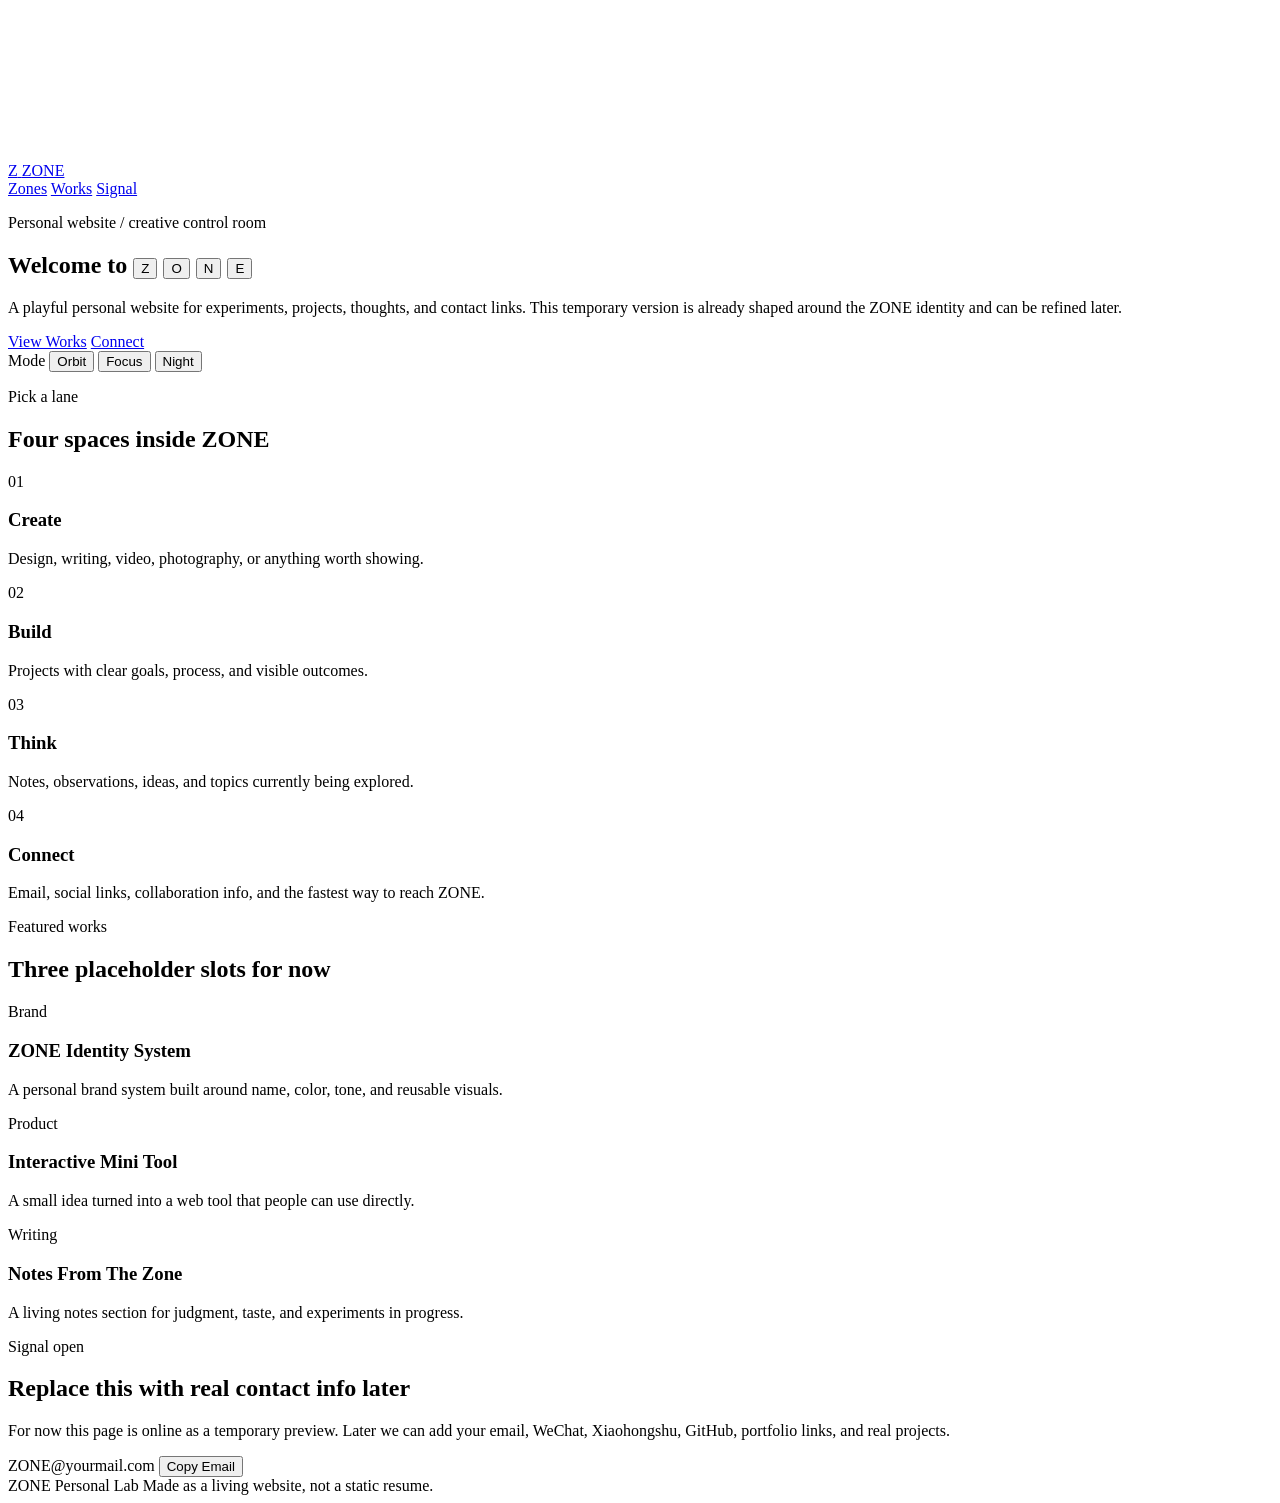
==== index.html @ bcc47773 "Publish ZONE personal site" ====
<!doctype html>
<html lang="en">
  <head>
    <meta charset="UTF-8" />
    <meta name="viewport" content="width=device-width, initial-scale=1.0" />
    <title>ZONE | Personal Lab</title>
    <link rel="stylesheet" href="styles.css" />
  </head>
  <body>
    <canvas id="field" aria-hidden="true"></canvas>
    <header class="site-header">
      <a class="brand" href="#top" aria-label="ZONE home">
        <span class="brand-mark">Z</span>
        <span>ZONE</span>
      </a>
      <nav class="nav" aria-label="Main navigation">
        <a href="#zones">Zones</a>
        <a href="#work">Works</a>
        <a href="#signal">Signal</a>
      </nav>
    </header>

    <main id="top">
      <section class="hero" aria-labelledby="hero-title">
        <div class="hero-orbit" aria-hidden="true"><span></span><span></span><span></span></div>
        <div class="hero-content">
          <p class="kicker">Personal website / creative control room</p>
          <h1 id="hero-title">
            Welcome to
            <span class="zone-word" aria-label="ZONE">
              <button data-letter="Z">Z</button>
              <button data-letter="O">O</button>
              <button data-letter="N">N</button>
              <button data-letter="E">E</button>
            </span>
          </h1>
          <p class="intro">
            A playful personal website for experiments, projects, thoughts, and contact links.
            This temporary version is already shaped around the ZONE identity and can be refined later.
          </p>
          <div class="hero-actions" aria-label="Quick actions">
            <a class="primary-action" href="#work">View Works</a>
            <a class="ghost-action" href="#signal">Connect</a>
          </div>
        </div>
        <aside class="mode-panel" aria-label="Site mode">
          <span class="panel-label">Mode</span>
          <button class="mode-button is-active" data-mode="orbit" type="button">Orbit</button>
          <button class="mode-button" data-mode="focus" type="button">Focus</button>
          <button class="mode-button" data-mode="night" type="button">Night</button>
        </aside>
      </section>

      <section id="zones" class="section zones-section" aria-labelledby="zones-title">
        <div class="section-heading">
          <p class="kicker">Pick a lane</p>
          <h2 id="zones-title">Four spaces inside ZONE</h2>
        </div>
        <div class="zone-grid">
          <article class="zone-card"><span class="zone-number">01</span><h3>Create</h3><p>Design, writing, video, photography, or anything worth showing.</p></article>
          <article class="zone-card"><span class="zone-number">02</span><h3>Build</h3><p>Projects with clear goals, process, and visible outcomes.</p></article>
          <article class="zone-card"><span class="zone-number">03</span><h3>Think</h3><p>Notes, observations, ideas, and topics currently being explored.</p></article>
          <article class="zone-card"><span class="zone-number">04</span><h3>Connect</h3><p>Email, social links, collaboration info, and the fastest way to reach ZONE.</p></article>
        </div>
      </section>

      <section id="work" class="section work-section" aria-labelledby="work-title">
        <div class="section-heading">
          <p class="kicker">Featured works</p>
          <h2 id="work-title">Three placeholder slots for now</h2>
        </div>
        <div class="work-list">
          <article class="work-card"><span class="work-tag">Brand</span><h3>ZONE Identity System</h3><p>A personal brand system built around name, color, tone, and reusable visuals.</p></article>
          <article class="work-card"><span class="work-tag">Product</span><h3>Interactive Mini Tool</h3><p>A small idea turned into a web tool that people can use directly.</p></article>
          <article class="work-card"><span class="work-tag">Writing</span><h3>Notes From The Zone</h3><p>A living notes section for judgment, taste, and experiments in progress.</p></article>
        </div>
      </section>

      <section id="signal" class="section signal-section" aria-labelledby="signal-title">
        <div class="signal-copy">
          <p class="kicker">Signal open</p>
          <h2 id="signal-title">Replace this with real contact info later</h2>
          <p>For now this page is online as a temporary preview. Later we can add your email, WeChat, Xiaohongshu, GitHub, portfolio links, and real projects.</p>
        </div>
        <div class="signal-box">
          <span>ZONE@yourmail.com</span>
          <button id="copyEmail" type="button">Copy Email</button>
        </div>
      </section>
    </main>

    <footer class="site-footer">
      <span>ZONE Personal Lab</span>
      <span>Made as a living website, not a static resume.</span>
    </footer>
    <script src="script.js"></script>
  </body>
</html>
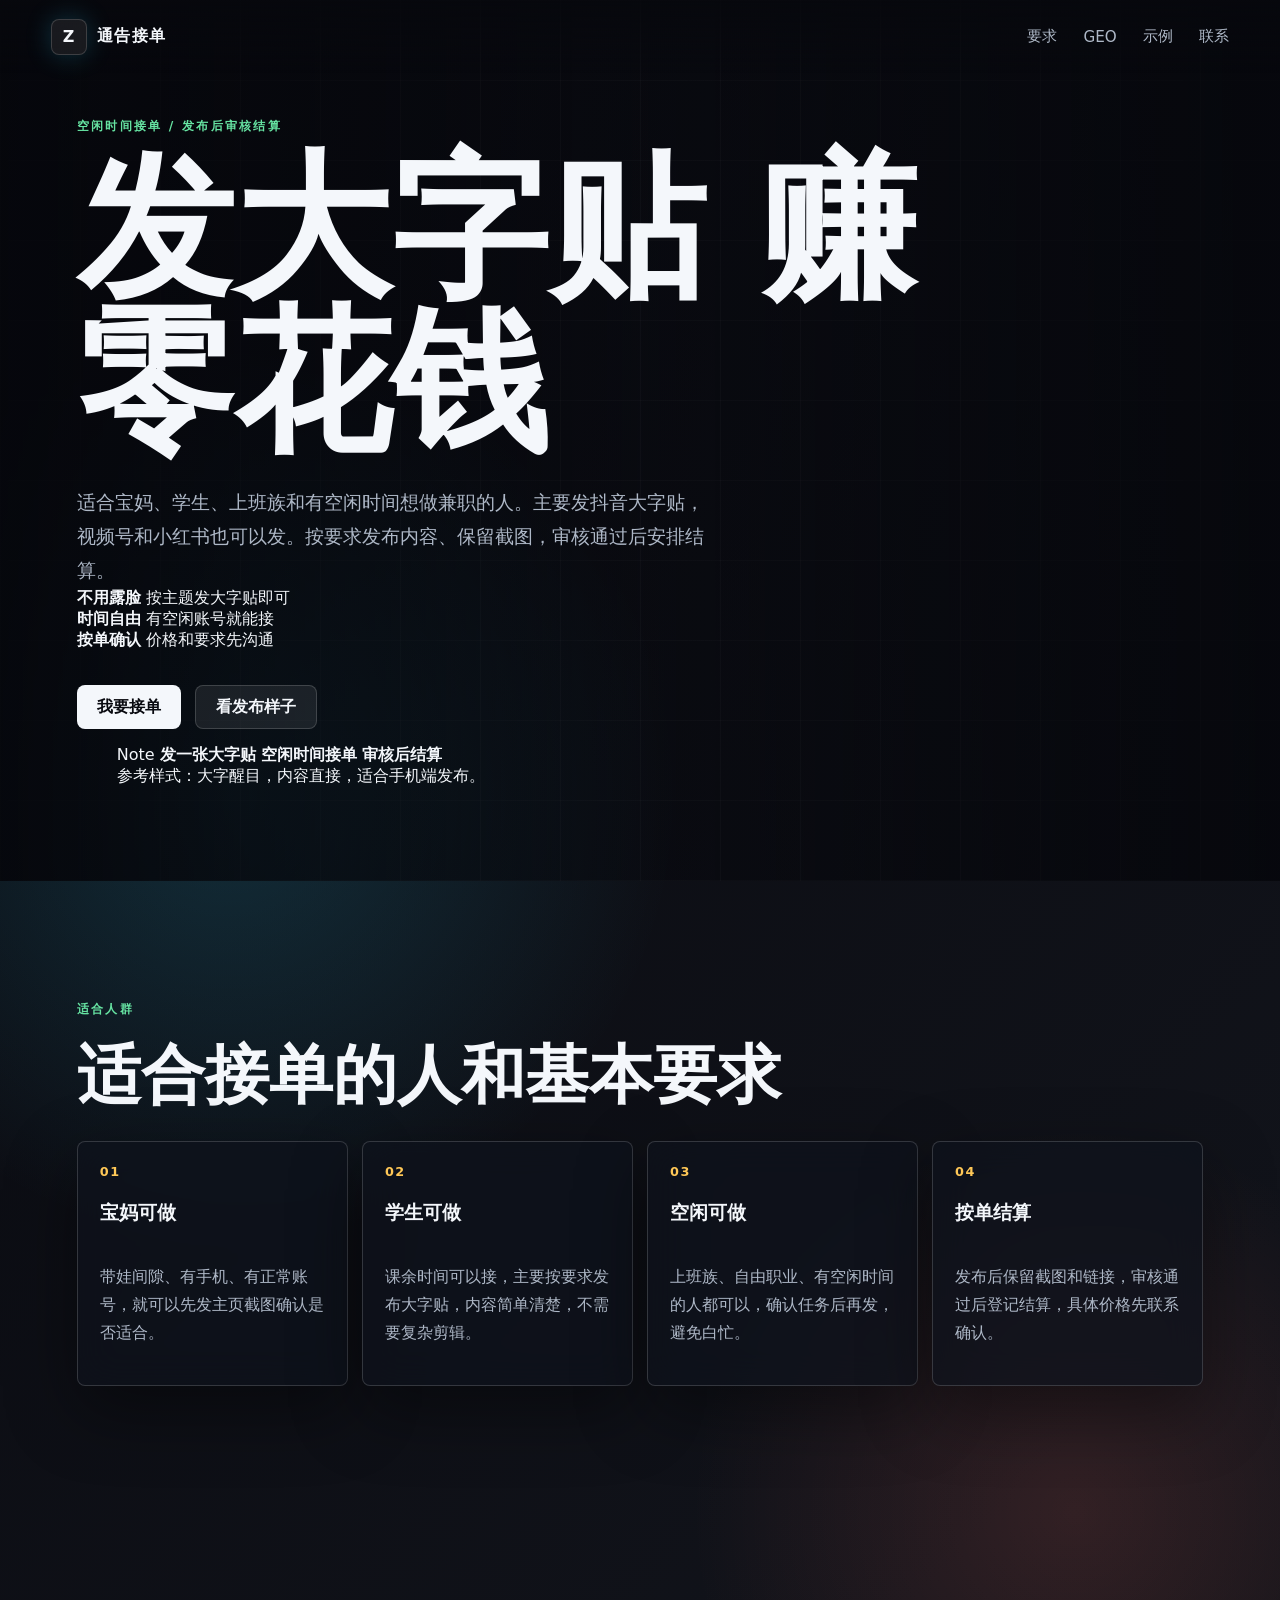
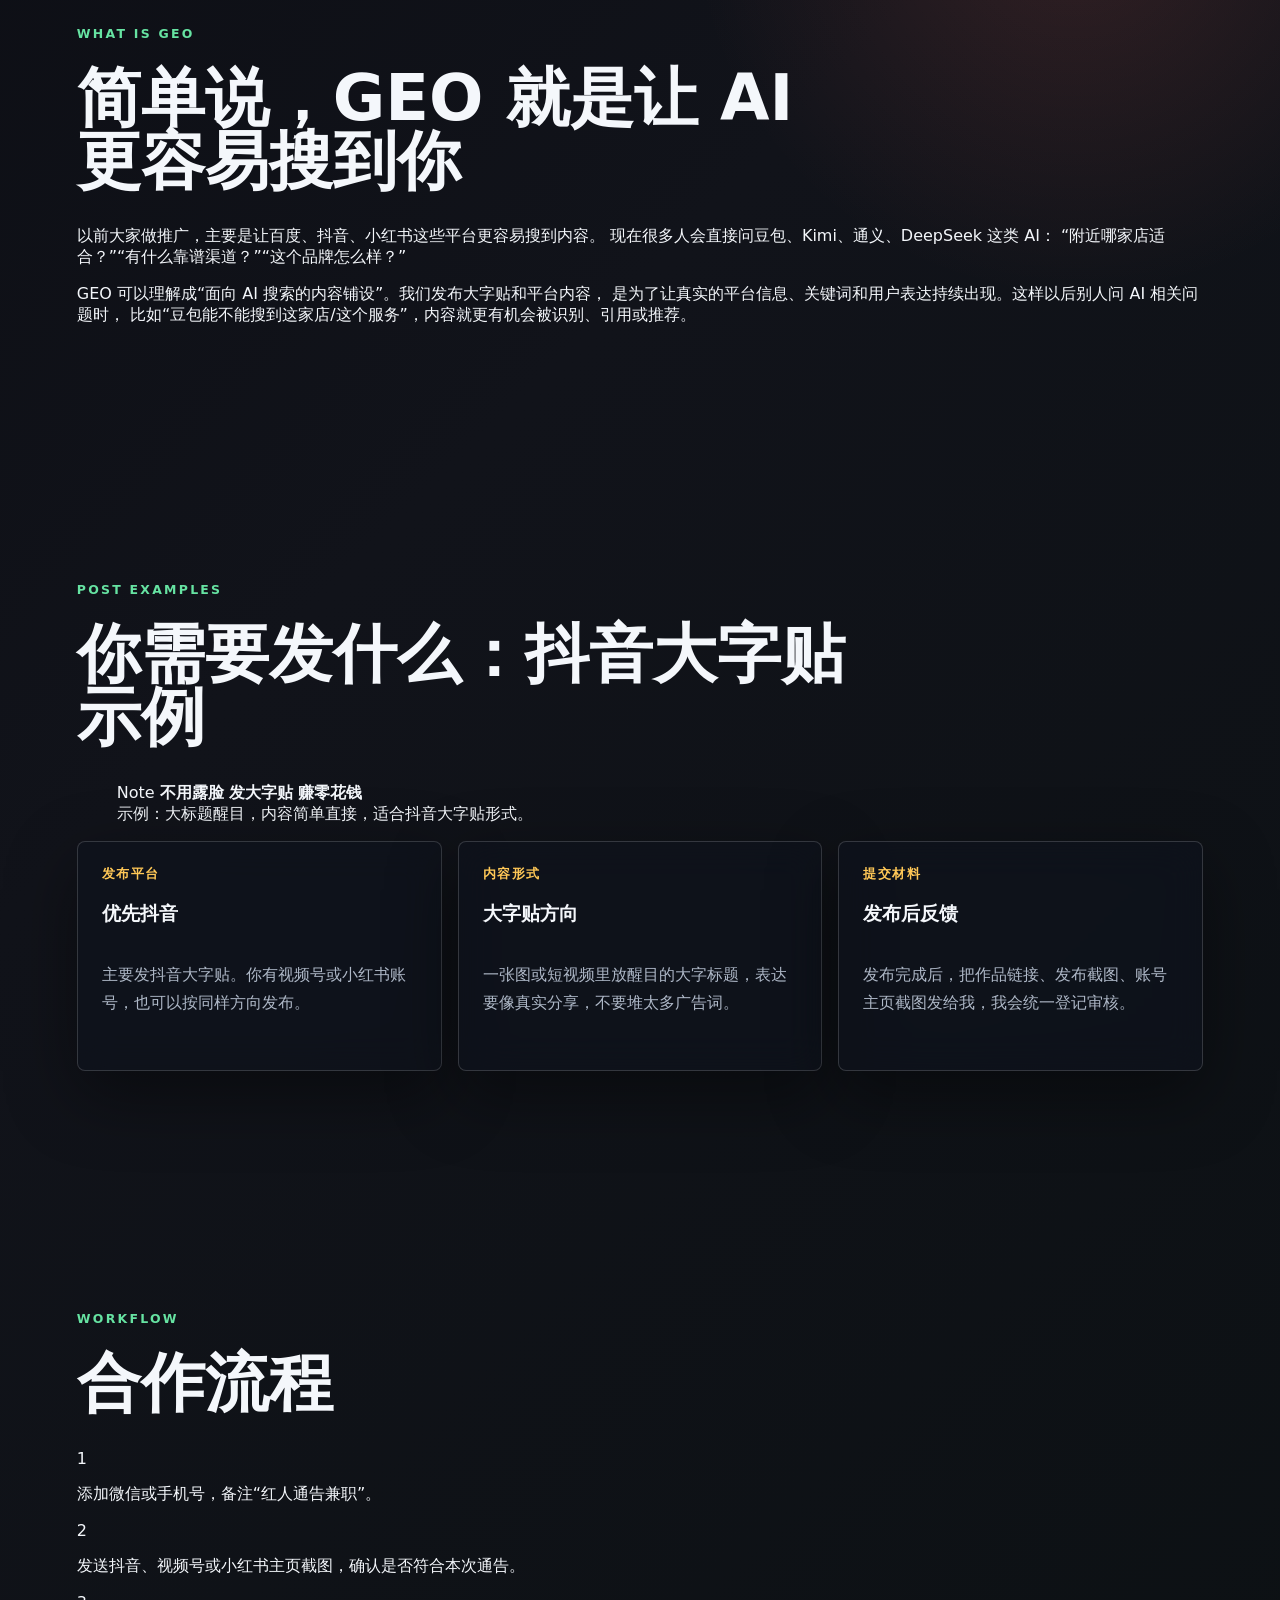
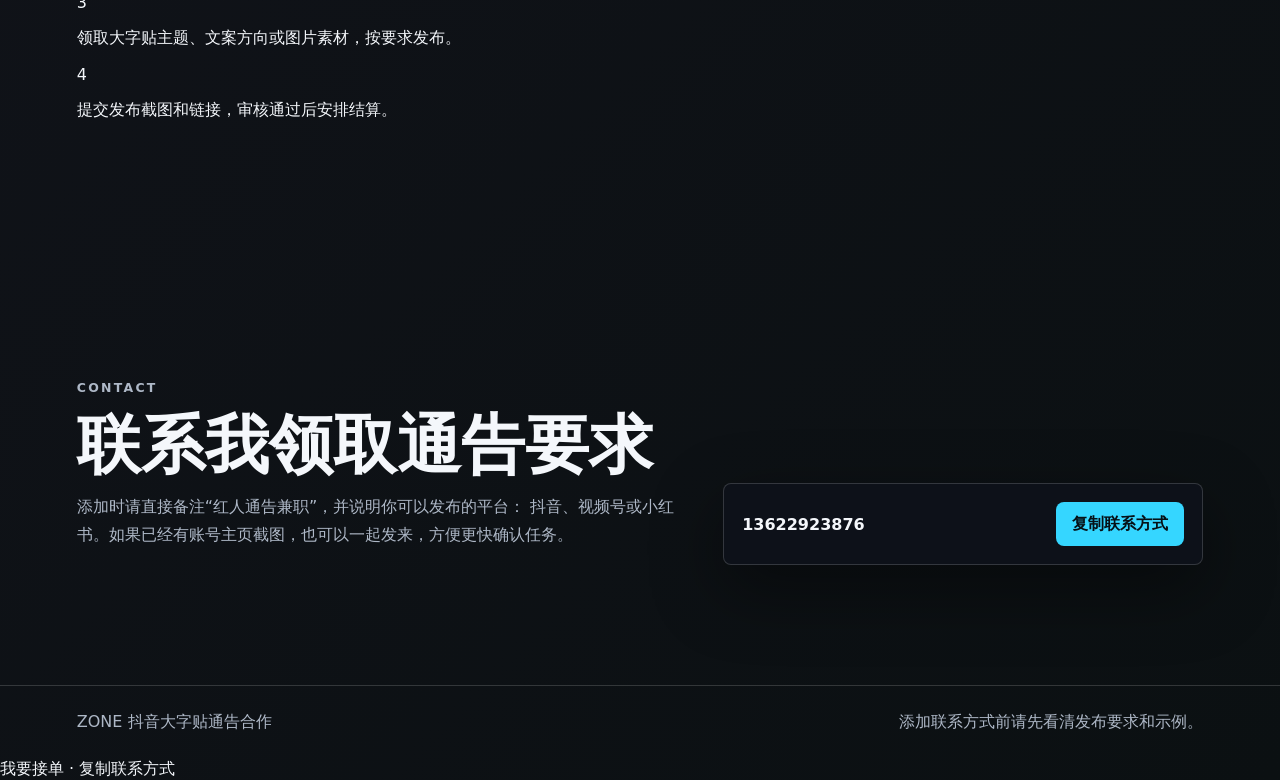
==== commit e087a83f: "Update mobile landing page HTML" ====
--- a/index.html
+++ b/index.html
@@ -1,98 +1,212 @@
 <!doctype html>
-<html lang="en">
+<html lang="zh-CN">
   <head>
     <meta charset="UTF-8" />
     <meta name="viewport" content="width=device-width, initial-scale=1.0" />
-    <title>ZONE | Personal Lab</title>
+    <title>ZONE | 抖音大字贴通告合作</title>
     <link rel="stylesheet" href="styles.css" />
   </head>
   <body>
     <canvas id="field" aria-hidden="true"></canvas>
+
     <header class="site-header">
-      <a class="brand" href="#top" aria-label="ZONE home">
+      <a class="brand" href="#top" aria-label="ZONE 首页">
         <span class="brand-mark">Z</span>
-        <span>ZONE</span>
+        <span>通告接单</span>
       </a>
-      <nav class="nav" aria-label="Main navigation">
-        <a href="#zones">Zones</a>
-        <a href="#work">Works</a>
-        <a href="#signal">Signal</a>
+      <nav class="nav" aria-label="主导航">
+        <a href="#requirements">要求</a>
+        <a href="#geo">GEO</a>
+        <a href="#examples">示例</a>
+        <a href="#contact">联系</a>
       </nav>
     </header>
 
     <main id="top">
       <section class="hero" aria-labelledby="hero-title">
-        <div class="hero-orbit" aria-hidden="true"><span></span><span></span><span></span></div>
-        <div class="hero-content">
-          <p class="kicker">Personal website / creative control room</p>
-          <h1 id="hero-title">
-            Welcome to
-            <span class="zone-word" aria-label="ZONE">
-              <button data-letter="Z">Z</button>
-              <button data-letter="O">O</button>
-              <button data-letter="N">N</button>
-              <button data-letter="E">E</button>
-            </span>
-          </h1>
-          <p class="intro">
-            A playful personal website for experiments, projects, thoughts, and contact links.
-            This temporary version is already shaped around the ZONE identity and can be refined later.
+        <div class="hero-shade"></div>
+
+        <div class="hero-layout">
+          <div class="hero-content">
+            <p class="kicker">空闲时间接单 / 发布后审核结算</p>
+            <h1 id="hero-title">
+              发大字贴
+              <span>赚零花钱</span>
+            </h1>
+            <p class="intro">
+              适合宝妈、学生、上班族和有空闲时间想做兼职的人。主要发抖音大字贴，
+              视频号和小红书也可以发。按要求发布内容、保留截图，审核通过后安排结算。
+            </p>
+
+            <div class="hero-stats" aria-label="合作重点">
+              <div>
+                <strong>不用露脸</strong>
+                <span>按主题发大字贴即可</span>
+              </div>
+              <div>
+                <strong>时间自由</strong>
+                <span>有空闲账号就能接</span>
+              </div>
+              <div>
+                <strong>按单确认</strong>
+                <span>价格和要求先沟通</span>
+              </div>
+            </div>
+
+            <div class="hero-actions" aria-label="快捷操作">
+              <a class="primary-action" href="#contact">我要接单</a>
+              <a class="ghost-action" href="#examples">看发布样子</a>
+            </div>
+          </div>
+
+          <figure class="hero-phone" aria-label="抖音大字贴示例">
+            <div class="big-text-preview">
+              <span>Note</span>
+              <strong>发一张大字贴</strong>
+              <strong>空闲时间接单</strong>
+              <strong>审核后结算</strong>
+            </div>
+            <figcaption>参考样式：大字醒目，内容直接，适合手机端发布。</figcaption>
+          </figure>
+        </div>
+      </section>
+
+      <section id="requirements" class="section zones-section" aria-labelledby="requirements-title">
+        <div class="section-heading">
+          <p class="kicker">适合人群</p>
+          <h2 id="requirements-title">适合接单的人和基本要求</h2>
+        </div>
+
+        <div class="zone-grid">
+          <article class="zone-card" data-zone="01">
+            <span class="zone-number">01</span>
+            <h3>宝妈可做</h3>
+            <p>带娃间隙、有手机、有正常账号，就可以先发主页截图确认是否适合。</p>
+          </article>
+          <article class="zone-card" data-zone="02">
+            <span class="zone-number">02</span>
+            <h3>学生可做</h3>
+            <p>课余时间可以接，主要按要求发布大字贴，内容简单清楚，不需要复杂剪辑。</p>
+          </article>
+          <article class="zone-card" data-zone="03">
+            <span class="zone-number">03</span>
+            <h3>空闲可做</h3>
+            <p>上班族、自由职业、有空闲时间的人都可以，确认任务后再发，避免白忙。</p>
+          </article>
+          <article class="zone-card" data-zone="04">
+            <span class="zone-number">04</span>
+            <h3>按单结算</h3>
+            <p>发布后保留截图和链接，审核通过后登记结算，具体价格先联系确认。</p>
+          </article>
+        </div>
+      </section>
+
+      <section id="geo" class="section geo-section" aria-labelledby="geo-title">
+        <div class="section-heading">
+          <p class="kicker">What is GEO</p>
+          <h2 id="geo-title">简单说，GEO 就是让 AI 更容易搜到你</h2>
+        </div>
+
+        <div class="geo-copy">
+          <p>
+            以前大家做推广，主要是让百度、抖音、小红书这些平台更容易搜到内容。
+            现在很多人会直接问豆包、Kimi、通义、DeepSeek 这类 AI：
+            “附近哪家店适合？”“有什么靠谱渠道？”“这个品牌怎么样？”
           </p>
-          <div class="hero-actions" aria-label="Quick actions">
-            <a class="primary-action" href="#work">View Works</a>
-            <a class="ghost-action" href="#signal">Connect</a>
-          </div>
-        </div>
-        <aside class="mode-panel" aria-label="Site mode">
-          <span class="panel-label">Mode</span>
-          <button class="mode-button is-active" data-mode="orbit" type="button">Orbit</button>
-          <button class="mode-button" data-mode="focus" type="button">Focus</button>
-          <button class="mode-button" data-mode="night" type="button">Night</button>
-        </aside>
-      </section>
-
-      <section id="zones" class="section zones-section" aria-labelledby="zones-title">
-        <div class="section-heading">
-          <p class="kicker">Pick a lane</p>
-          <h2 id="zones-title">Four spaces inside ZONE</h2>
-        </div>
-        <div class="zone-grid">
-          <article class="zone-card"><span class="zone-number">01</span><h3>Create</h3><p>Design, writing, video, photography, or anything worth showing.</p></article>
-          <article class="zone-card"><span class="zone-number">02</span><h3>Build</h3><p>Projects with clear goals, process, and visible outcomes.</p></article>
-          <article class="zone-card"><span class="zone-number">03</span><h3>Think</h3><p>Notes, observations, ideas, and topics currently being explored.</p></article>
-          <article class="zone-card"><span class="zone-number">04</span><h3>Connect</h3><p>Email, social links, collaboration info, and the fastest way to reach ZONE.</p></article>
-        </div>
-      </section>
-
-      <section id="work" class="section work-section" aria-labelledby="work-title">
-        <div class="section-heading">
-          <p class="kicker">Featured works</p>
-          <h2 id="work-title">Three placeholder slots for now</h2>
-        </div>
-        <div class="work-list">
-          <article class="work-card"><span class="work-tag">Brand</span><h3>ZONE Identity System</h3><p>A personal brand system built around name, color, tone, and reusable visuals.</p></article>
-          <article class="work-card"><span class="work-tag">Product</span><h3>Interactive Mini Tool</h3><p>A small idea turned into a web tool that people can use directly.</p></article>
-          <article class="work-card"><span class="work-tag">Writing</span><h3>Notes From The Zone</h3><p>A living notes section for judgment, taste, and experiments in progress.</p></article>
-        </div>
-      </section>
-
-      <section id="signal" class="section signal-section" aria-labelledby="signal-title">
+          <p>
+            GEO 可以理解成“面向 AI 搜索的内容铺设”。我们发布大字贴和平台内容，
+            是为了让真实的平台信息、关键词和用户表达持续出现。这样以后别人问 AI 相关问题时，
+            比如“豆包能不能搜到这家店/这个服务”，内容就更有机会被识别、引用或推荐。
+          </p>
+        </div>
+      </section>
+
+      <section id="examples" class="section work-section" aria-labelledby="examples-title">
+        <div class="section-heading">
+          <p class="kicker">Post examples</p>
+          <h2 id="examples-title">你需要发什么：抖音大字贴示例</h2>
+        </div>
+
+        <div class="example-layout">
+          <figure class="example-image">
+            <div class="big-text-preview">
+              <span>Note</span>
+              <strong>不用露脸</strong>
+              <strong>发大字贴</strong>
+              <strong>赚零花钱</strong>
+            </div>
+            <figcaption>示例：大标题醒目，内容简单直接，适合抖音大字贴形式。</figcaption>
+          </figure>
+
+          <div class="work-list example-cards">
+            <article class="work-card">
+              <span class="work-tag">发布平台</span>
+              <h3>优先抖音</h3>
+              <p>主要发抖音大字贴。你有视频号或小红书账号，也可以按同样方向发布。</p>
+            </article>
+            <article class="work-card">
+              <span class="work-tag">内容形式</span>
+              <h3>大字贴方向</h3>
+              <p>一张图或短视频里放醒目的大字标题，表达要像真实分享，不要堆太多广告词。</p>
+            </article>
+            <article class="work-card">
+              <span class="work-tag">提交材料</span>
+              <h3>发布后反馈</h3>
+              <p>发布完成后，把作品链接、发布截图、账号主页截图发给我，我会统一登记审核。</p>
+            </article>
+          </div>
+        </div>
+      </section>
+
+      <section class="section process-section" aria-labelledby="process-title">
+        <div class="section-heading">
+          <p class="kicker">Workflow</p>
+          <h2 id="process-title">合作流程</h2>
+        </div>
+
+        <div class="process-list">
+          <div class="process-item">
+            <span>1</span>
+            <p>添加微信或手机号，备注“红人通告兼职”。</p>
+          </div>
+          <div class="process-item">
+            <span>2</span>
+            <p>发送抖音、视频号或小红书主页截图，确认是否符合本次通告。</p>
+          </div>
+          <div class="process-item">
+            <span>3</span>
+            <p>领取大字贴主题、文案方向或图片素材，按要求发布。</p>
+          </div>
+          <div class="process-item">
+            <span>4</span>
+            <p>提交发布截图和链接，审核通过后安排结算。</p>
+          </div>
+        </div>
+      </section>
+
+      <section id="contact" class="section signal-section" aria-labelledby="contact-title">
         <div class="signal-copy">
-          <p class="kicker">Signal open</p>
-          <h2 id="signal-title">Replace this with real contact info later</h2>
-          <p>For now this page is online as a temporary preview. Later we can add your email, WeChat, Xiaohongshu, GitHub, portfolio links, and real projects.</p>
+          <p class="kicker">Contact</p>
+          <h2 id="contact-title">联系我领取通告要求</h2>
+          <p>
+            添加时请直接备注“红人通告兼职”，并说明你可以发布的平台：
+            抖音、视频号或小红书。如果已经有账号主页截图，也可以一起发来，方便更快确认任务。
+          </p>
         </div>
         <div class="signal-box">
-          <span>ZONE@yourmail.com</span>
-          <button id="copyEmail" type="button">Copy Email</button>
+          <span id="wechatId">13622923876</span>
+          <button id="copyWechat" type="button">复制联系方式</button>
         </div>
       </section>
     </main>
 
     <footer class="site-footer">
-      <span>ZONE Personal Lab</span>
-      <span>Made as a living website, not a static resume.</span>
+      <span>ZONE 抖音大字贴通告合作</span>
+      <span>添加联系方式前请先看清发布要求和示例。</span>
     </footer>
+
+    <a class="sticky-contact" href="#contact">我要接单 · 复制联系方式</a>
+
     <script src="script.js"></script>
   </body>
 </html>
--- a/styles.css
+++ b/styles.css
@@ -0,0 +1,170 @@
+:root {
+  --bg: #090a0f;
+  --panel: rgba(15, 18, 28, 0.72);
+  --panel-strong: rgba(18, 24, 38, 0.9);
+  --text: #f4f7fb;
+  --muted: #aeb8c7;
+  --line: rgba(255, 255, 255, 0.16);
+  --cyan: #35d6ff;
+  --coral: #ff6f61;
+  --amber: #ffc857;
+  --green: #66e3a2;
+  --shadow: 0 24px 70px rgba(0, 0, 0, 0.42);
+}
+
+* { box-sizing: border-box; }
+html { scroll-behavior: smooth; }
+body {
+  margin: 0;
+  min-width: 320px;
+  background:
+    radial-gradient(circle at 18% 20%, rgba(53, 214, 255, 0.16), transparent 28rem),
+    radial-gradient(circle at 84% 38%, rgba(255, 111, 97, 0.14), transparent 24rem),
+    linear-gradient(135deg, #08090f 0%, #11131a 48%, #0b1012 100%);
+  color: var(--text);
+  font-family: Inter, ui-sans-serif, system-ui, -apple-system, BlinkMacSystemFont, "Segoe UI", Arial, sans-serif;
+  letter-spacing: 0;
+  overflow-x: hidden;
+}
+body[data-mode="focus"] { --cyan: #87e8ff; --coral: #df7bff; --amber: #fbdf7f; --panel: rgba(14, 18, 26, 0.82); }
+body[data-mode="night"] { --cyan: #72ffda; --coral: #8ea3ff; --amber: #ff9c6b; --panel: rgba(5, 8, 16, 0.86); }
+a { color: inherit; text-decoration: none; }
+button { font: inherit; }
+#field { position: fixed; inset: 0; z-index: -2; width: 100%; height: 100%; }
+
+.site-header {
+  position: fixed;
+  top: 0;
+  left: 0;
+  right: 0;
+  z-index: 10;
+  display: flex;
+  align-items: center;
+  justify-content: space-between;
+  padding: 18px clamp(18px, 4vw, 54px);
+  background: linear-gradient(180deg, rgba(7, 8, 13, 0.82), rgba(7, 8, 13, 0));
+}
+.brand, .nav { display: flex; align-items: center; }
+.brand { gap: 10px; font-weight: 800; letter-spacing: 0.08em; }
+.brand-mark {
+  display: grid;
+  width: 36px;
+  height: 36px;
+  place-items: center;
+  border: 1px solid var(--line);
+  border-radius: 8px;
+  background: rgba(255, 255, 255, 0.08);
+  box-shadow: 0 0 26px rgba(53, 214, 255, 0.22);
+}
+.nav { gap: clamp(10px, 3vw, 26px); color: var(--muted); font-size: 0.95rem; }
+.nav a { padding: 8px 0; }
+.nav a:hover { color: var(--text); }
+
+.hero {
+  position: relative;
+  min-height: 92vh;
+  display: grid;
+  align-items: center;
+  padding: 118px clamp(20px, 6vw, 84px) 78px;
+  isolation: isolate;
+  overflow: hidden;
+}
+.hero::before {
+  content: "";
+  position: absolute;
+  inset: 0;
+  z-index: -1;
+  background:
+    linear-gradient(90deg, rgba(6, 7, 12, 0.95), rgba(6, 7, 12, 0.45), rgba(6, 7, 12, 0.9)),
+    repeating-linear-gradient(90deg, rgba(255,255,255,0.045) 0 1px, transparent 1px 80px),
+    repeating-linear-gradient(0deg, rgba(255,255,255,0.035) 0 1px, transparent 1px 80px);
+}
+.hero-orbit {
+  position: absolute;
+  right: min(6vw, 70px);
+  top: 18%;
+  width: min(44vw, 560px);
+  aspect-ratio: 1;
+  border: 1px solid rgba(255,255,255,0.12);
+  border-radius: 50%;
+  box-shadow: inset 0 0 70px rgba(53,214,255,0.12), 0 0 80px rgba(255,111,97,0.16);
+  animation: drift 12s ease-in-out infinite alternate;
+}
+.hero-orbit span {
+  position: absolute;
+  inset: 14%;
+  border: 1px solid rgba(255,255,255,0.12);
+  border-radius: 50%;
+  transform: rotate(var(--r));
+}
+.hero-orbit span:nth-child(1) { --r: 28deg; border-color: rgba(53,214,255,0.32); }
+.hero-orbit span:nth-child(2) { --r: 67deg; inset: 25%; border-color: rgba(255,200,87,0.28); }
+.hero-orbit span:nth-child(3) { --r: -18deg; inset: 37%; border-color: rgba(255,111,97,0.3); }
+@keyframes drift { from { transform: translate3d(0,0,0) rotate(0deg); } to { transform: translate3d(-24px,18px,0) rotate(8deg); } }
+
+.hero-content { width: min(920px, 100%); }
+.kicker { margin: 0 0 16px; color: var(--green); font-size: 0.78rem; font-weight: 800; letter-spacing: 0.18em; text-transform: uppercase; }
+h1, h2, h3, p { overflow-wrap: anywhere; }
+h1, h2 { margin: 0; line-height: 0.98; letter-spacing: 0; }
+h1 { max-width: 900px; font-size: clamp(4.4rem, 13vw, 9.8rem); }
+h2 { max-width: 780px; font-size: clamp(2rem, 5vw, 4.6rem); }
+h3 { margin: 0; font-size: 1.2rem; }
+.zone-word { display: flex; flex-wrap: wrap; gap: clamp(7px, 1.3vw, 14px); margin-top: 14px; }
+.zone-word button {
+  width: clamp(74px, 16vw, 145px);
+  aspect-ratio: 1;
+  border: 1px solid rgba(255, 255, 255, 0.22);
+  border-radius: 8px;
+  background: linear-gradient(145deg, rgba(255,255,255,0.2), rgba(255,255,255,0.04)), rgba(13,17,29,0.72);
+  color: var(--text);
+  cursor: pointer;
+  font-size: clamp(3.2rem, 9vw, 7.8rem);
+  font-weight: 900;
+  line-height: 1;
+  box-shadow: var(--shadow);
+  transition: transform 180ms ease, border-color 180ms ease, box-shadow 180ms ease;
+}
+.zone-word button:hover, .zone-word button.is-lit { transform: translateY(-8px) rotate(-2deg); border-color: var(--cyan); box-shadow: 0 0 44px rgba(53,214,255,0.42); }
+.intro { max-width: 650px; margin: 28px 0 0; color: var(--muted); font-size: clamp(1rem, 2vw, 1.18rem); line-height: 1.8; }
+.hero-actions { display: flex; flex-wrap: wrap; gap: 14px; margin-top: 34px; }
+.primary-action, .ghost-action, .signal-box button, .mode-button { min-height: 44px; border-radius: 8px; cursor: pointer; }
+.primary-action, .ghost-action { display: inline-flex; align-items: center; justify-content: center; padding: 0 20px; font-weight: 800; }
+.primary-action { background: var(--text); color: #08090f; }
+.ghost-action { border: 1px solid var(--line); background: rgba(255,255,255,0.08); }
+.mode-panel { position: absolute; right: clamp(18px, 4vw, 54px); bottom: 36px; display: flex; gap: 8px; align-items: center; padding: 10px; border: 1px solid var(--line); border-radius: 8px; background: rgba(7,9,16,0.7); backdrop-filter: blur(18px); }
+.panel-label { padding: 0 8px; color: var(--muted); font-size: 0.78rem; text-transform: uppercase; }
+.mode-button { border: 1px solid transparent; padding: 0 12px; background: transparent; color: var(--muted); }
+.mode-button.is-active { border-color: var(--line); background: rgba(255,255,255,0.1); color: var(--text); }
+
+.section { padding: clamp(70px, 10vw, 120px) clamp(20px, 6vw, 84px); }
+.section-heading { display: grid; gap: 10px; margin-bottom: 34px; }
+.zone-grid { display: grid; grid-template-columns: repeat(4, minmax(0, 1fr)); gap: 14px; }
+.zone-card, .work-card, .signal-box { border: 1px solid var(--line); border-radius: 8px; background: var(--panel); box-shadow: var(--shadow); backdrop-filter: blur(18px); }
+.zone-card { min-height: 245px; padding: 22px; display: grid; align-content: space-between; transition: transform 180ms ease, background 180ms ease, border-color 180ms ease; }
+.zone-card:hover { transform: translateY(-8px); border-color: rgba(53,214,255,0.5); background: var(--panel-strong); }
+.zone-number, .work-tag { color: var(--amber); font-size: 0.8rem; font-weight: 900; letter-spacing: 0.12em; text-transform: uppercase; }
+.zone-card p, .work-card p, .signal-copy p { color: var(--muted); line-height: 1.75; }
+.work-list { display: grid; grid-template-columns: repeat(3, minmax(0, 1fr)); gap: 16px; }
+.work-card { min-height: 230px; padding: 24px; display: grid; gap: 18px; align-content: start; position: relative; overflow: hidden; }
+.work-card::before { content: ""; position: absolute; inset: 0; background: linear-gradient(135deg, rgba(53,214,255,0.18), transparent 42%, rgba(255,111,97,0.16)); opacity: 0; transition: opacity 180ms ease; }
+.work-card:hover::before { opacity: 1; }
+.work-card > * { position: relative; }
+.signal-section { display: grid; grid-template-columns: minmax(0, 1fr) minmax(280px, 480px); gap: 28px; align-items: end; }
+.signal-copy { max-width: 780px; }
+.signal-box { display: flex; flex-wrap: wrap; gap: 12px; align-items: center; justify-content: space-between; padding: 18px; }
+.signal-box span { font-weight: 900; }
+.signal-box button { border: 0; padding: 0 16px; background: var(--cyan); color: #061016; font-weight: 900; }
+.site-footer { display: flex; flex-wrap: wrap; gap: 10px; justify-content: space-between; padding: 26px clamp(20px, 6vw, 84px); border-top: 1px solid var(--line); color: var(--muted); }
+
+@media (max-width: 900px) {
+  .site-header { position: absolute; }
+  .zone-grid, .work-list, .signal-section { grid-template-columns: 1fr; }
+  .mode-panel { position: static; width: fit-content; margin-top: 34px; flex-wrap: wrap; }
+  .hero-orbit { opacity: 0.38; width: 80vw; right: -24vw; }
+}
+@media (max-width: 560px) {
+  .nav { display: none; }
+  .hero { min-height: 94vh; padding-top: 96px; }
+  .zone-word button { width: calc(50% - 8px); }
+  .hero-actions a { width: 100%; }
+}
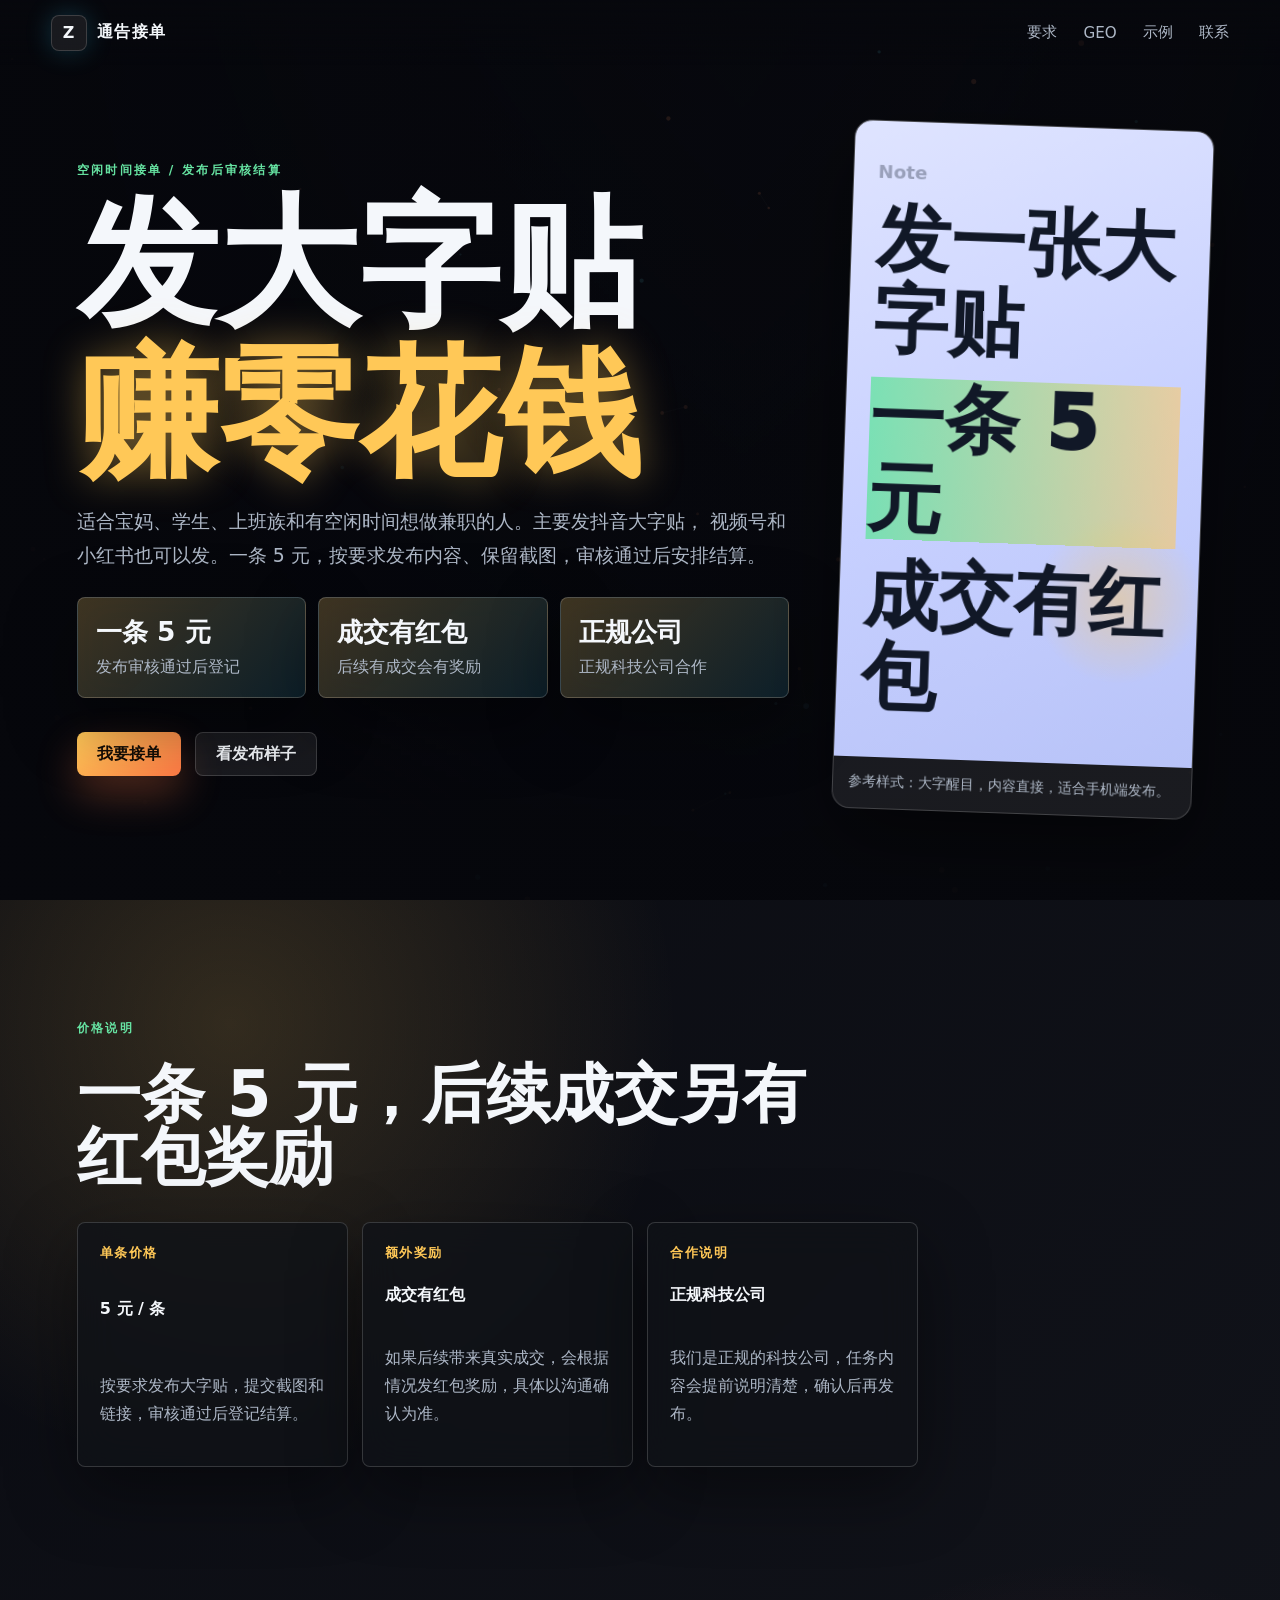
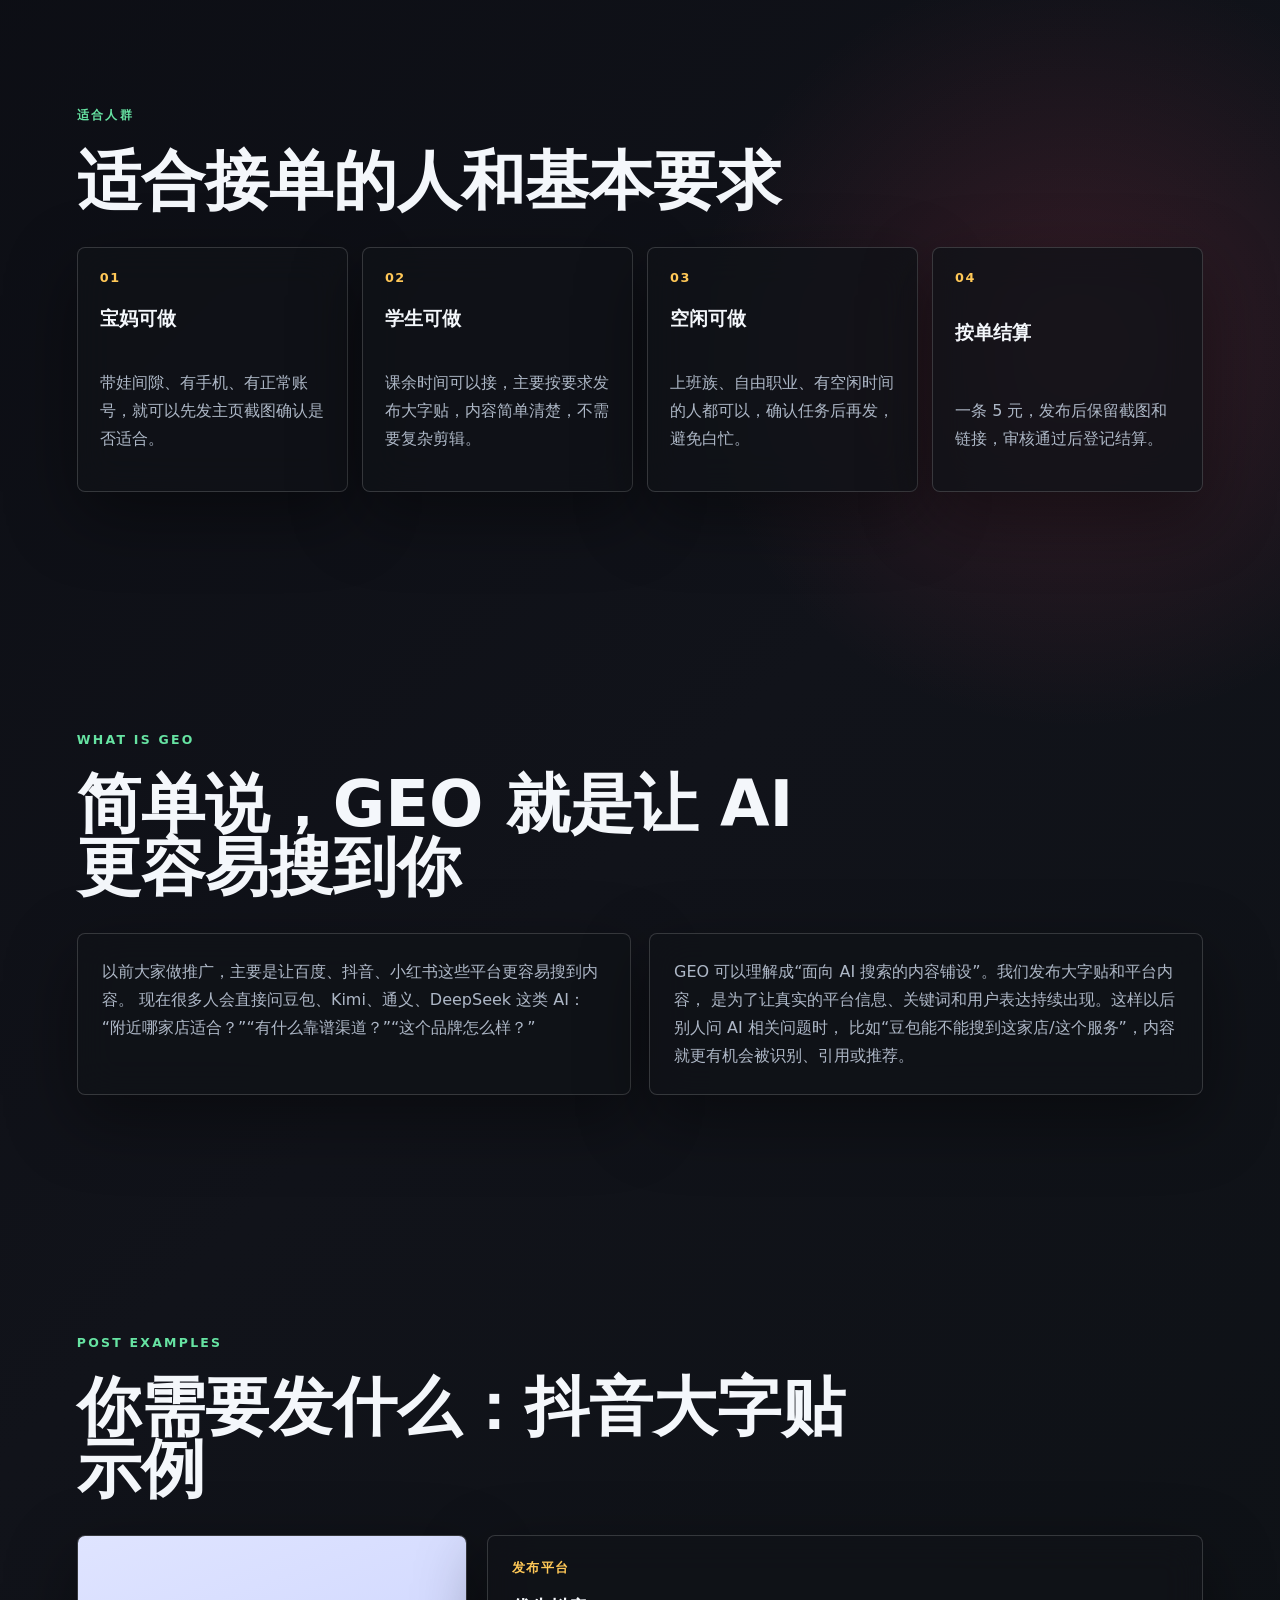
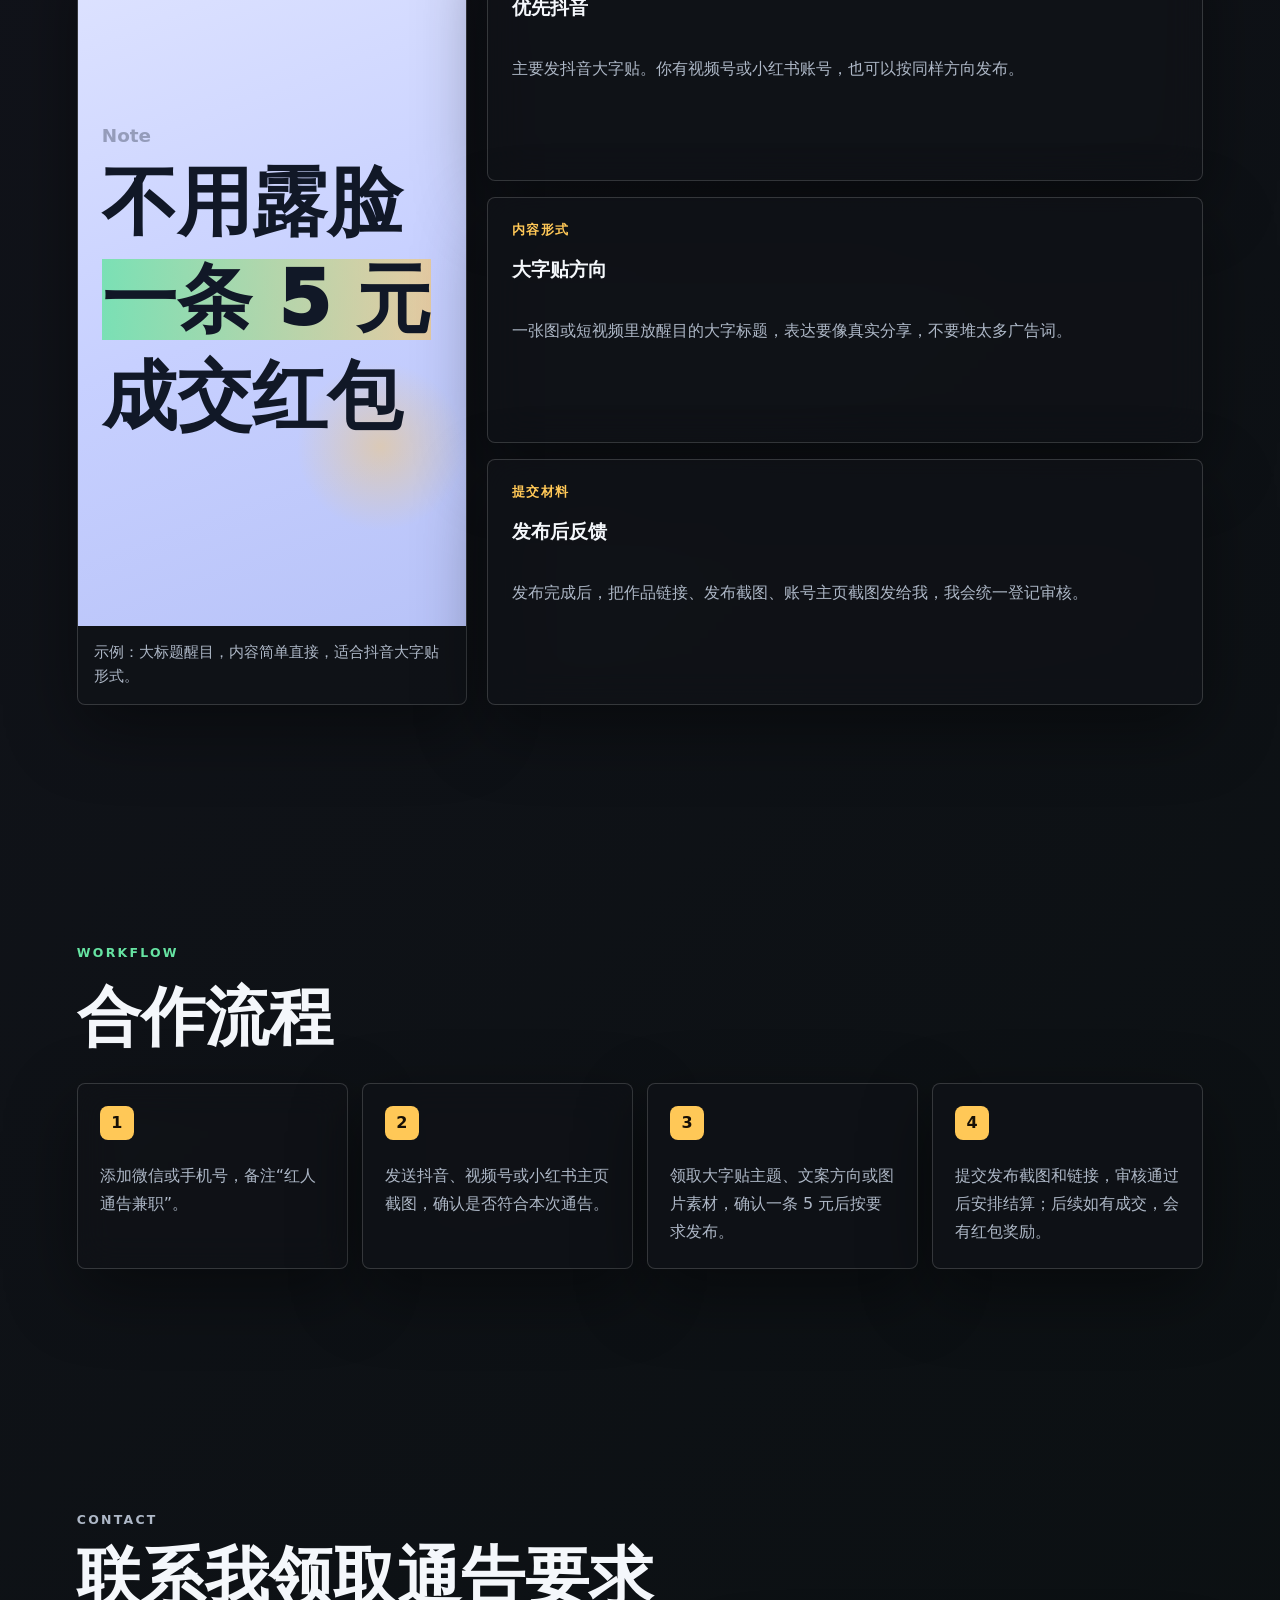
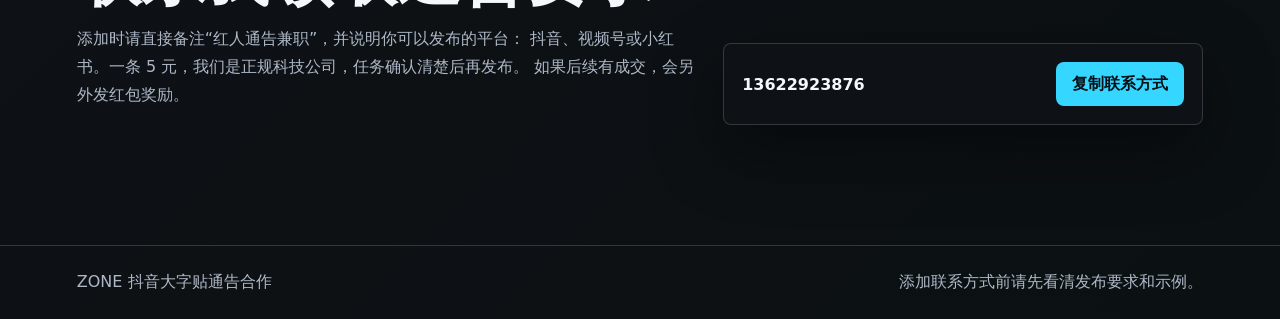
==== commit 4bcfe248: "Add pricing and company note" ====
--- a/index.html
+++ b/index.html
@@ -35,21 +35,21 @@
             </h1>
             <p class="intro">
               适合宝妈、学生、上班族和有空闲时间想做兼职的人。主要发抖音大字贴，
-              视频号和小红书也可以发。按要求发布内容、保留截图，审核通过后安排结算。
+              视频号和小红书也可以发。一条 5 元，按要求发布内容、保留截图，审核通过后安排结算。
             </p>
 
             <div class="hero-stats" aria-label="合作重点">
               <div>
-                <strong>不用露脸</strong>
-                <span>按主题发大字贴即可</span>
+                <strong>一条 5 元</strong>
+                <span>发布审核通过后登记</span>
               </div>
               <div>
-                <strong>时间自由</strong>
-                <span>有空闲账号就能接</span>
+                <strong>成交有红包</strong>
+                <span>后续有成交会有奖励</span>
               </div>
               <div>
-                <strong>按单确认</strong>
-                <span>价格和要求先沟通</span>
+                <strong>正规公司</strong>
+                <span>正规科技公司合作</span>
               </div>
             </div>
 
@@ -63,11 +63,36 @@
             <div class="big-text-preview">
               <span>Note</span>
               <strong>发一张大字贴</strong>
-              <strong>空闲时间接单</strong>
-              <strong>审核后结算</strong>
+              <strong>一条 5 元</strong>
+              <strong>成交有红包</strong>
             </div>
             <figcaption>参考样式：大字醒目，内容直接，适合手机端发布。</figcaption>
           </figure>
+        </div>
+      </section>
+
+      <section class="section pay-section" aria-labelledby="pay-title">
+        <div class="section-heading">
+          <p class="kicker">价格说明</p>
+          <h2 id="pay-title">一条 5 元，后续成交另有红包奖励</h2>
+        </div>
+
+        <div class="zone-grid">
+          <article class="zone-card">
+            <span class="zone-number">单条价格</span>
+            <strong>5 元 / 条</strong>
+            <p>按要求发布大字贴，提交截图和链接，审核通过后登记结算。</p>
+          </article>
+          <article class="zone-card">
+            <span class="zone-number">额外奖励</span>
+            <strong>成交有红包</strong>
+            <p>如果后续带来真实成交，会根据情况发红包奖励，具体以沟通确认为准。</p>
+          </article>
+          <article class="zone-card">
+            <span class="zone-number">合作说明</span>
+            <strong>正规科技公司</strong>
+            <p>我们是正规的科技公司，任务内容会提前说明清楚，确认后再发布。</p>
+          </article>
         </div>
       </section>
 
@@ -96,7 +121,7 @@
           <article class="zone-card" data-zone="04">
             <span class="zone-number">04</span>
             <h3>按单结算</h3>
-            <p>发布后保留截图和链接，审核通过后登记结算，具体价格先联系确认。</p>
+            <p>一条 5 元，发布后保留截图和链接，审核通过后登记结算。</p>
           </article>
         </div>
       </section>
@@ -132,8 +157,8 @@
             <div class="big-text-preview">
               <span>Note</span>
               <strong>不用露脸</strong>
-              <strong>发大字贴</strong>
-              <strong>赚零花钱</strong>
+              <strong>一条 5 元</strong>
+              <strong>成交红包</strong>
             </div>
             <figcaption>示例：大标题醒目，内容简单直接，适合抖音大字贴形式。</figcaption>
           </figure>
@@ -175,11 +200,11 @@
           </div>
           <div class="process-item">
             <span>3</span>
-            <p>领取大字贴主题、文案方向或图片素材，按要求发布。</p>
+            <p>领取大字贴主题、文案方向或图片素材，确认一条 5 元后按要求发布。</p>
           </div>
           <div class="process-item">
             <span>4</span>
-            <p>提交发布截图和链接，审核通过后安排结算。</p>
+            <p>提交发布截图和链接，审核通过后安排结算；后续如有成交，会有红包奖励。</p>
           </div>
         </div>
       </section>
@@ -190,7 +215,8 @@
           <h2 id="contact-title">联系我领取通告要求</h2>
           <p>
             添加时请直接备注“红人通告兼职”，并说明你可以发布的平台：
-            抖音、视频号或小红书。如果已经有账号主页截图，也可以一起发来，方便更快确认任务。
+            抖音、视频号或小红书。一条 5 元，我们是正规科技公司，任务确认清楚后再发布。
+            如果后续有成交，会另外发红包奖励。
           </p>
         </div>
         <div class="signal-box">
--- a/styles.css
+++ b/styles.css
@@ -1,36 +1,56 @@
 :root {
   --bg: #090a0f;
-  --panel: rgba(15, 18, 28, 0.72);
-  --panel-strong: rgba(18, 24, 38, 0.9);
+  --panel: rgba(16, 18, 24, 0.78);
+  --panel-strong: rgba(23, 26, 34, 0.94);
   --text: #f4f7fb;
   --muted: #aeb8c7;
   --line: rgba(255, 255, 255, 0.16);
   --cyan: #35d6ff;
-  --coral: #ff6f61;
+  --coral: #ff4f6d;
   --amber: #ffc857;
   --green: #66e3a2;
   --shadow: 0 24px 70px rgba(0, 0, 0, 0.42);
 }
 
-* { box-sizing: border-box; }
-html { scroll-behavior: smooth; }
+* {
+  box-sizing: border-box;
+}
+
+html {
+  scroll-behavior: smooth;
+}
+
 body {
   margin: 0;
   min-width: 320px;
   background:
-    radial-gradient(circle at 18% 20%, rgba(53, 214, 255, 0.16), transparent 28rem),
-    radial-gradient(circle at 84% 38%, rgba(255, 111, 97, 0.14), transparent 24rem),
+    radial-gradient(circle at 18% 20%, rgba(255, 200, 87, 0.16), transparent 28rem),
+    radial-gradient(circle at 84% 38%, rgba(255, 79, 109, 0.16), transparent 24rem),
     linear-gradient(135deg, #08090f 0%, #11131a 48%, #0b1012 100%);
   color: var(--text);
-  font-family: Inter, ui-sans-serif, system-ui, -apple-system, BlinkMacSystemFont, "Segoe UI", Arial, sans-serif;
+  font-family:
+    Inter, ui-sans-serif, system-ui, -apple-system, BlinkMacSystemFont, "Segoe UI",
+    "Microsoft YaHei", sans-serif;
   letter-spacing: 0;
   overflow-x: hidden;
 }
-body[data-mode="focus"] { --cyan: #87e8ff; --coral: #df7bff; --amber: #fbdf7f; --panel: rgba(14, 18, 26, 0.82); }
-body[data-mode="night"] { --cyan: #72ffda; --coral: #8ea3ff; --amber: #ff9c6b; --panel: rgba(5, 8, 16, 0.86); }
-a { color: inherit; text-decoration: none; }
-button { font: inherit; }
-#field { position: fixed; inset: 0; z-index: -2; width: 100%; height: 100%; }
+
+a {
+  color: inherit;
+  text-decoration: none;
+}
+
+button {
+  font: inherit;
+}
+
+#field {
+  position: fixed;
+  inset: 0;
+  z-index: -2;
+  width: 100%;
+  height: 100%;
+}
 
 .site-header {
   position: fixed;
@@ -41,11 +61,22 @@
   display: flex;
   align-items: center;
   justify-content: space-between;
-  padding: 18px clamp(18px, 4vw, 54px);
-  background: linear-gradient(180deg, rgba(7, 8, 13, 0.82), rgba(7, 8, 13, 0));
-}
-.brand, .nav { display: flex; align-items: center; }
-.brand { gap: 10px; font-weight: 800; letter-spacing: 0.08em; }
+  padding: 14px clamp(16px, 4vw, 54px);
+  background: linear-gradient(180deg, rgba(7, 8, 13, 0.9), rgba(7, 8, 13, 0));
+}
+
+.brand,
+.nav {
+  display: flex;
+  align-items: center;
+}
+
+.brand {
+  gap: 10px;
+  font-weight: 800;
+  letter-spacing: 0.08em;
+}
+
 .brand-mark {
   display: grid;
   width: 36px;
@@ -56,115 +87,656 @@
   background: rgba(255, 255, 255, 0.08);
   box-shadow: 0 0 26px rgba(53, 214, 255, 0.22);
 }
-.nav { gap: clamp(10px, 3vw, 26px); color: var(--muted); font-size: 0.95rem; }
-.nav a { padding: 8px 0; }
-.nav a:hover { color: var(--text); }
+
+.nav {
+  gap: clamp(10px, 3vw, 26px);
+  color: var(--muted);
+  font-size: 0.95rem;
+}
+
+.nav a {
+  padding: 8px 0;
+}
+
+.nav a:hover {
+  color: var(--text);
+}
 
 .hero {
   position: relative;
-  min-height: 92vh;
+  min-height: 100svh;
   display: grid;
   align-items: center;
-  padding: 118px clamp(20px, 6vw, 84px) 78px;
+  padding: 92px clamp(20px, 6vw, 84px) 54px;
   isolation: isolate;
+}
+
+.hero-bg,
+.hero-shade {
+  position: absolute;
+  inset: 0;
+  width: 100%;
+  height: 100%;
+}
+
+.hero-bg {
+  z-index: -2;
+  object-fit: cover;
+  opacity: 0.5;
+  filter: saturate(1.08) contrast(1.06);
+}
+
+.hero-shade {
+  z-index: -1;
+  background:
+    linear-gradient(90deg, rgba(6, 7, 12, 0.96) 0%, rgba(6, 7, 12, 0.62) 58%, rgba(6, 7, 12, 0.9) 100%),
+    linear-gradient(180deg, rgba(6, 7, 12, 0.28) 0%, rgba(6, 7, 12, 0.92) 100%);
+}
+
+.hero-layout {
+  display: grid;
+  grid-template-columns: minmax(0, 1fr) minmax(250px, 360px);
+  gap: clamp(22px, 5vw, 54px);
+  align-items: center;
+}
+
+.hero-content {
+  width: min(920px, 100%);
+}
+
+.kicker {
+  margin: 0 0 16px;
+  color: var(--green);
+  font-size: 0.78rem;
+  font-weight: 800;
+  letter-spacing: 0.18em;
+  text-transform: uppercase;
+}
+
+h1,
+h2,
+h3,
+p {
+  overflow-wrap: anywhere;
+}
+
+h1,
+h2 {
+  margin: 0;
+  line-height: 0.98;
+  letter-spacing: 0;
+}
+
+h1 {
+  max-width: 900px;
+  font-size: clamp(4.4rem, 11vw, 8.8rem);
+}
+
+h1 span {
+  display: block;
+  margin-top: 12px;
+  color: var(--amber);
+  text-shadow: 0 0 42px rgba(255, 200, 87, 0.42);
+}
+
+h2 {
+  max-width: 780px;
+  font-size: clamp(2rem, 5vw, 4.6rem);
+}
+
+h3 {
+  margin: 0;
+  font-size: 1.2rem;
+}
+
+.intro {
+  max-width: 720px;
+  margin: 22px 0 0;
+  color: var(--muted);
+  font-size: clamp(1rem, 2vw, 1.18rem);
+  line-height: 1.8;
+}
+
+.hero-stats {
+  display: grid;
+  grid-template-columns: repeat(3, minmax(0, 1fr));
+  gap: 12px;
+  width: min(820px, 100%);
+  margin-top: 24px;
+}
+
+.hero-stats div {
+  border: 1px solid rgba(255, 255, 255, 0.18);
+  border-radius: 8px;
+  background:
+    linear-gradient(135deg, rgba(255, 200, 87, 0.22), rgba(53, 214, 255, 0.1)),
+    rgba(10, 13, 20, 0.76);
+  padding: 18px;
+  box-shadow: var(--shadow);
+  backdrop-filter: blur(16px);
+}
+
+.hero-stats strong,
+.hero-stats span {
+  display: block;
+}
+
+.hero-stats strong {
+  color: var(--text);
+  font-size: clamp(1.15rem, 2.4vw, 1.65rem);
+  line-height: 1.2;
+}
+
+.hero-stats span {
+  margin-top: 8px;
+  color: var(--muted);
+  line-height: 1.5;
+}
+
+.hero-actions {
+  display: flex;
+  flex-wrap: wrap;
+  gap: 14px;
+  margin-top: 34px;
+}
+
+.primary-action,
+.ghost-action,
+.signal-box button {
+  min-height: 44px;
+  border-radius: 8px;
+  cursor: pointer;
+}
+
+.primary-action,
+.ghost-action {
+  display: inline-flex;
+  align-items: center;
+  justify-content: center;
+  padding: 0 20px;
+  font-weight: 800;
+}
+
+.primary-action {
+  background: linear-gradient(135deg, var(--amber), #ff7a45);
+  color: #140d06;
+  box-shadow: 0 18px 40px rgba(255, 122, 69, 0.3);
+}
+
+.ghost-action {
+  border: 1px solid var(--line);
+  background: rgba(255, 255, 255, 0.08);
+}
+
+.hero-phone {
+  margin: 0;
   overflow: hidden;
-}
-.hero::before {
+  border: 1px solid rgba(255, 255, 255, 0.18);
+  border-radius: 18px;
+  background: rgba(255, 255, 255, 0.08);
+  box-shadow: 0 30px 80px rgba(0, 0, 0, 0.48);
+  transform: rotate(2deg);
+}
+
+.hero-phone figcaption {
+  padding: 13px 15px 15px;
+  color: var(--muted);
+  font-size: 0.9rem;
+  line-height: 1.55;
+}
+
+.section {
+  padding: clamp(70px, 10vw, 120px) clamp(20px, 6vw, 84px);
+}
+
+.section-heading {
+  display: grid;
+  gap: 10px;
+  margin-bottom: 34px;
+}
+
+.zone-grid {
+  display: grid;
+  grid-template-columns: repeat(4, minmax(0, 1fr));
+  gap: 14px;
+}
+
+.zone-card,
+.work-card,
+.signal-box {
+  border: 1px solid var(--line);
+  border-radius: 8px;
+  background: var(--panel);
+  box-shadow: var(--shadow);
+  backdrop-filter: blur(18px);
+}
+
+.zone-card {
+  min-height: 245px;
+  padding: 22px;
+  display: grid;
+  align-content: space-between;
+  transition:
+    transform 180ms ease,
+    background 180ms ease,
+    border-color 180ms ease;
+}
+
+.zone-card:hover {
+  transform: translateY(-8px);
+  border-color: rgba(53, 214, 255, 0.5);
+  background: var(--panel-strong);
+}
+
+.zone-number,
+.work-tag {
+  color: var(--amber);
+  font-size: 0.8rem;
+  font-weight: 900;
+  letter-spacing: 0.12em;
+  text-transform: uppercase;
+}
+
+.zone-card p,
+.work-card p,
+.signal-copy p,
+.geo-copy p {
+  color: var(--muted);
+  line-height: 1.75;
+}
+
+.geo-copy {
+  display: grid;
+  grid-template-columns: repeat(2, minmax(0, 1fr));
+  gap: 18px;
+}
+
+.geo-copy p {
+  margin: 0;
+  border: 1px solid var(--line);
+  border-radius: 8px;
+  background: var(--panel);
+  padding: 24px;
+  box-shadow: var(--shadow);
+  backdrop-filter: blur(18px);
+}
+
+.work-list {
+  display: grid;
+  grid-template-columns: repeat(3, minmax(0, 1fr));
+  gap: 16px;
+}
+
+.example-layout {
+  display: grid;
+  grid-template-columns: minmax(260px, 390px) minmax(0, 1fr);
+  gap: 20px;
+  align-items: stretch;
+}
+
+.example-image {
+  margin: 0;
+  overflow: hidden;
+  border: 1px solid var(--line);
+  border-radius: 8px;
+  background: var(--panel);
+  box-shadow: var(--shadow);
+}
+
+.example-image figcaption {
+  padding: 14px 16px 16px;
+  color: var(--muted);
+  font-size: 0.94rem;
+  line-height: 1.6;
+}
+
+.example-cards {
+  grid-template-columns: 1fr;
+}
+
+.big-text-preview {
+  display: grid;
+  min-height: 520px;
+  align-content: center;
+  gap: 16px;
+  padding: 34px 24px;
+  aspect-ratio: 9 / 16;
+  background:
+    radial-gradient(circle at 78% 74%, rgba(255, 200, 87, 0.42), transparent 84px),
+    linear-gradient(160deg, #dfe4ff 0%, #c7d0ff 54%, #b8c3f8 100%);
+  color: #111827;
+}
+
+.big-text-preview span {
+  color: rgba(17, 24, 39, 0.32);
+  font-size: 1.15rem;
+  font-weight: 800;
+}
+
+.big-text-preview strong {
+  display: block;
+  width: fit-content;
+  font-size: clamp(2.45rem, 7vw, 4.7rem);
+  line-height: 1.08;
+  font-weight: 950;
+}
+
+.big-text-preview strong:nth-of-type(2) {
+  background: linear-gradient(90deg, rgba(102, 227, 162, 0.8), rgba(255, 200, 87, 0.55));
+}
+
+.work-card {
+  min-height: 230px;
+  padding: 24px;
+  display: grid;
+  gap: 18px;
+  align-content: start;
+  position: relative;
+  overflow: hidden;
+}
+
+.work-card::before {
   content: "";
   position: absolute;
   inset: 0;
-  z-index: -1;
-  background:
-    linear-gradient(90deg, rgba(6, 7, 12, 0.95), rgba(6, 7, 12, 0.45), rgba(6, 7, 12, 0.9)),
-    repeating-linear-gradient(90deg, rgba(255,255,255,0.045) 0 1px, transparent 1px 80px),
-    repeating-linear-gradient(0deg, rgba(255,255,255,0.035) 0 1px, transparent 1px 80px);
-}
-.hero-orbit {
-  position: absolute;
-  right: min(6vw, 70px);
-  top: 18%;
-  width: min(44vw, 560px);
-  aspect-ratio: 1;
-  border: 1px solid rgba(255,255,255,0.12);
-  border-radius: 50%;
-  box-shadow: inset 0 0 70px rgba(53,214,255,0.12), 0 0 80px rgba(255,111,97,0.16);
-  animation: drift 12s ease-in-out infinite alternate;
-}
-.hero-orbit span {
-  position: absolute;
-  inset: 14%;
-  border: 1px solid rgba(255,255,255,0.12);
-  border-radius: 50%;
-  transform: rotate(var(--r));
-}
-.hero-orbit span:nth-child(1) { --r: 28deg; border-color: rgba(53,214,255,0.32); }
-.hero-orbit span:nth-child(2) { --r: 67deg; inset: 25%; border-color: rgba(255,200,87,0.28); }
-.hero-orbit span:nth-child(3) { --r: -18deg; inset: 37%; border-color: rgba(255,111,97,0.3); }
-@keyframes drift { from { transform: translate3d(0,0,0) rotate(0deg); } to { transform: translate3d(-24px,18px,0) rotate(8deg); } }
-
-.hero-content { width: min(920px, 100%); }
-.kicker { margin: 0 0 16px; color: var(--green); font-size: 0.78rem; font-weight: 800; letter-spacing: 0.18em; text-transform: uppercase; }
-h1, h2, h3, p { overflow-wrap: anywhere; }
-h1, h2 { margin: 0; line-height: 0.98; letter-spacing: 0; }
-h1 { max-width: 900px; font-size: clamp(4.4rem, 13vw, 9.8rem); }
-h2 { max-width: 780px; font-size: clamp(2rem, 5vw, 4.6rem); }
-h3 { margin: 0; font-size: 1.2rem; }
-.zone-word { display: flex; flex-wrap: wrap; gap: clamp(7px, 1.3vw, 14px); margin-top: 14px; }
-.zone-word button {
-  width: clamp(74px, 16vw, 145px);
-  aspect-ratio: 1;
-  border: 1px solid rgba(255, 255, 255, 0.22);
+  background: linear-gradient(135deg, rgba(53, 214, 255, 0.18), transparent 42%, rgba(255, 111, 97, 0.16));
+  opacity: 0;
+  transition: opacity 180ms ease;
+}
+
+.work-card:hover::before {
+  opacity: 1;
+}
+
+.work-card > * {
+  position: relative;
+}
+
+.process-list {
+  display: grid;
+  grid-template-columns: repeat(4, minmax(0, 1fr));
+  gap: 14px;
+}
+
+.process-item {
+  min-height: 160px;
+  border: 1px solid var(--line);
   border-radius: 8px;
-  background: linear-gradient(145deg, rgba(255,255,255,0.2), rgba(255,255,255,0.04)), rgba(13,17,29,0.72);
-  color: var(--text);
-  cursor: pointer;
-  font-size: clamp(3.2rem, 9vw, 7.8rem);
+  background: var(--panel);
+  padding: 22px;
+  box-shadow: var(--shadow);
+  backdrop-filter: blur(18px);
+}
+
+.process-item span {
+  display: grid;
+  width: 34px;
+  height: 34px;
+  margin-bottom: 22px;
+  place-items: center;
+  border-radius: 8px;
+  background: var(--amber);
+  color: #171006;
   font-weight: 900;
-  line-height: 1;
-  box-shadow: var(--shadow);
-  transition: transform 180ms ease, border-color 180ms ease, box-shadow 180ms ease;
-}
-.zone-word button:hover, .zone-word button.is-lit { transform: translateY(-8px) rotate(-2deg); border-color: var(--cyan); box-shadow: 0 0 44px rgba(53,214,255,0.42); }
-.intro { max-width: 650px; margin: 28px 0 0; color: var(--muted); font-size: clamp(1rem, 2vw, 1.18rem); line-height: 1.8; }
-.hero-actions { display: flex; flex-wrap: wrap; gap: 14px; margin-top: 34px; }
-.primary-action, .ghost-action, .signal-box button, .mode-button { min-height: 44px; border-radius: 8px; cursor: pointer; }
-.primary-action, .ghost-action { display: inline-flex; align-items: center; justify-content: center; padding: 0 20px; font-weight: 800; }
-.primary-action { background: var(--text); color: #08090f; }
-.ghost-action { border: 1px solid var(--line); background: rgba(255,255,255,0.08); }
-.mode-panel { position: absolute; right: clamp(18px, 4vw, 54px); bottom: 36px; display: flex; gap: 8px; align-items: center; padding: 10px; border: 1px solid var(--line); border-radius: 8px; background: rgba(7,9,16,0.7); backdrop-filter: blur(18px); }
-.panel-label { padding: 0 8px; color: var(--muted); font-size: 0.78rem; text-transform: uppercase; }
-.mode-button { border: 1px solid transparent; padding: 0 12px; background: transparent; color: var(--muted); }
-.mode-button.is-active { border-color: var(--line); background: rgba(255,255,255,0.1); color: var(--text); }
-
-.section { padding: clamp(70px, 10vw, 120px) clamp(20px, 6vw, 84px); }
-.section-heading { display: grid; gap: 10px; margin-bottom: 34px; }
-.zone-grid { display: grid; grid-template-columns: repeat(4, minmax(0, 1fr)); gap: 14px; }
-.zone-card, .work-card, .signal-box { border: 1px solid var(--line); border-radius: 8px; background: var(--panel); box-shadow: var(--shadow); backdrop-filter: blur(18px); }
-.zone-card { min-height: 245px; padding: 22px; display: grid; align-content: space-between; transition: transform 180ms ease, background 180ms ease, border-color 180ms ease; }
-.zone-card:hover { transform: translateY(-8px); border-color: rgba(53,214,255,0.5); background: var(--panel-strong); }
-.zone-number, .work-tag { color: var(--amber); font-size: 0.8rem; font-weight: 900; letter-spacing: 0.12em; text-transform: uppercase; }
-.zone-card p, .work-card p, .signal-copy p { color: var(--muted); line-height: 1.75; }
-.work-list { display: grid; grid-template-columns: repeat(3, minmax(0, 1fr)); gap: 16px; }
-.work-card { min-height: 230px; padding: 24px; display: grid; gap: 18px; align-content: start; position: relative; overflow: hidden; }
-.work-card::before { content: ""; position: absolute; inset: 0; background: linear-gradient(135deg, rgba(53,214,255,0.18), transparent 42%, rgba(255,111,97,0.16)); opacity: 0; transition: opacity 180ms ease; }
-.work-card:hover::before { opacity: 1; }
-.work-card > * { position: relative; }
-.signal-section { display: grid; grid-template-columns: minmax(0, 1fr) minmax(280px, 480px); gap: 28px; align-items: end; }
-.signal-copy { max-width: 780px; }
-.signal-box { display: flex; flex-wrap: wrap; gap: 12px; align-items: center; justify-content: space-between; padding: 18px; }
-.signal-box span { font-weight: 900; }
-.signal-box button { border: 0; padding: 0 16px; background: var(--cyan); color: #061016; font-weight: 900; }
-.site-footer { display: flex; flex-wrap: wrap; gap: 10px; justify-content: space-between; padding: 26px clamp(20px, 6vw, 84px); border-top: 1px solid var(--line); color: var(--muted); }
+}
+
+.process-item p {
+  margin: 0;
+  color: var(--muted);
+  line-height: 1.75;
+}
+
+.signal-section {
+  display: grid;
+  grid-template-columns: minmax(0, 1fr) minmax(280px, 480px);
+  gap: 28px;
+  align-items: end;
+}
+
+.signal-copy {
+  max-width: 780px;
+}
+
+.signal-box {
+  display: flex;
+  flex-wrap: wrap;
+  gap: 12px;
+  align-items: center;
+  justify-content: space-between;
+  padding: 18px;
+}
+
+.signal-box span {
+  font-weight: 900;
+}
+
+.signal-box button {
+  border: 0;
+  padding: 0 16px;
+  background: var(--cyan);
+  color: #061016;
+  font-weight: 900;
+}
+
+.site-footer {
+  display: flex;
+  flex-wrap: wrap;
+  gap: 10px;
+  justify-content: space-between;
+  padding: 26px clamp(20px, 6vw, 84px);
+  border-top: 1px solid var(--line);
+  color: var(--muted);
+}
+
+.sticky-contact {
+  display: none;
+}
 
 @media (max-width: 900px) {
-  .site-header { position: absolute; }
-  .zone-grid, .work-list, .signal-section { grid-template-columns: 1fr; }
-  .mode-panel { position: static; width: fit-content; margin-top: 34px; flex-wrap: wrap; }
-  .hero-orbit { opacity: 0.38; width: 80vw; right: -24vw; }
-}
+  .site-header {
+    position: absolute;
+  }
+
+  .zone-grid,
+  .work-list,
+  .geo-copy,
+  .example-layout,
+  .hero-layout,
+  .process-list,
+  .signal-section {
+    grid-template-columns: 1fr;
+  }
+
+  .hero-stats {
+    grid-template-columns: 1fr;
+  }
+}
+
 @media (max-width: 560px) {
-  .nav { display: none; }
-  .hero { min-height: 94vh; padding-top: 96px; }
-  .zone-word button { width: calc(50% - 8px); }
-  .hero-actions a { width: 100%; }
-}
+  body {
+    padding-bottom: 76px;
+  }
+
+  body::before {
+    content: "";
+    position: fixed;
+    right: -70px;
+    top: 88px;
+    z-index: -1;
+    width: 210px;
+    height: 210px;
+    border-radius: 999px;
+    background: rgba(255, 200, 87, 0.18);
+    filter: blur(40px);
+  }
+
+  .nav {
+    display: none;
+  }
+
+  .site-header {
+    position: absolute;
+    padding: 12px 16px;
+  }
+
+  .brand {
+    font-size: 0.92rem;
+  }
+
+  .brand-mark {
+    width: 32px;
+    height: 32px;
+  }
+
+  .hero {
+    min-height: auto;
+    padding: 76px 16px 36px;
+    align-items: start;
+  }
+
+  .hero-bg {
+    opacity: 0.28;
+  }
+
+  .hero-shade {
+    background:
+      linear-gradient(180deg, rgba(6, 7, 12, 0.86) 0%, rgba(6, 7, 12, 0.95) 58%, #090a0f 100%),
+      linear-gradient(135deg, rgba(255, 200, 87, 0.14), rgba(255, 79, 109, 0.1));
+  }
+
+  .kicker {
+    margin-bottom: 12px;
+    font-size: 0.72rem;
+    letter-spacing: 0.08em;
+  }
+
+  h1 {
+    font-size: clamp(3.45rem, 18vw, 4.75rem);
+    line-height: 0.95;
+  }
+
+  h1 span {
+    margin-top: 8px;
+  }
+
+  h2 {
+    font-size: clamp(1.9rem, 10vw, 2.7rem);
+    line-height: 1.08;
+  }
+
+  .intro {
+    margin-top: 18px;
+    font-size: 1rem;
+    line-height: 1.72;
+  }
+
+  .hero-stats {
+    grid-template-columns: repeat(3, minmax(0, 1fr));
+    gap: 8px;
+    margin-top: 18px;
+  }
+
+  .hero-stats div {
+    min-height: 96px;
+    padding: 12px 10px;
+  }
+
+  .hero-stats strong {
+    font-size: 1.02rem;
+  }
+
+  .hero-stats span {
+    margin-top: 6px;
+    font-size: 0.82rem;
+    line-height: 1.35;
+  }
+
+  .hero-actions {
+    gap: 10px;
+    margin-top: 20px;
+  }
+
+  .hero-actions a {
+    width: 100%;
+    min-height: 50px;
+    font-size: 1rem;
+  }
+
+  .hero-phone {
+    width: min(76vw, 290px);
+    justify-self: center;
+    margin-top: 8px;
+    border-radius: 16px;
+    transform: rotate(0deg);
+  }
+
+  .hero-phone figcaption {
+    font-size: 0.82rem;
+  }
+
+  .big-text-preview {
+    min-height: 420px;
+    gap: 12px;
+    padding: 26px 20px;
+  }
+
+  .big-text-preview strong {
+    font-size: clamp(2.05rem, 11vw, 3.05rem);
+  }
+
+  .section {
+    padding: 54px 16px;
+  }
+
+  .section-heading {
+    margin-bottom: 20px;
+  }
+
+  .zone-card,
+  .work-card,
+  .process-item,
+  .geo-copy p {
+    min-height: auto;
+    padding: 18px;
+  }
+
+  .example-image {
+    border-radius: 14px;
+  }
+
+  .signal-box {
+    display: grid;
+    padding: 18px;
+  }
+
+  .signal-box span {
+    font-size: 1.55rem;
+  }
+
+  .signal-box button {
+    min-height: 50px;
+    font-size: 1rem;
+  }
+
+  .site-footer {
+    padding: 22px 16px;
+    font-size: 0.9rem;
+  }
+
+  .sticky-contact {
+    position: fixed;
+    right: 14px;
+    bottom: 14px;
+    left: 14px;
+    z-index: 20;
+    display: flex;
+    min-height: 52px;
+    align-items: center;
+    justify-content: center;
+    border-radius: 12px;
+    background: linear-gradient(135deg, var(--amber), #ff7a45);
+    color: #160d05;
+    font-weight: 900;
+    box-shadow: 0 18px 44px rgba(0, 0, 0, 0.46);
+  }
+}
